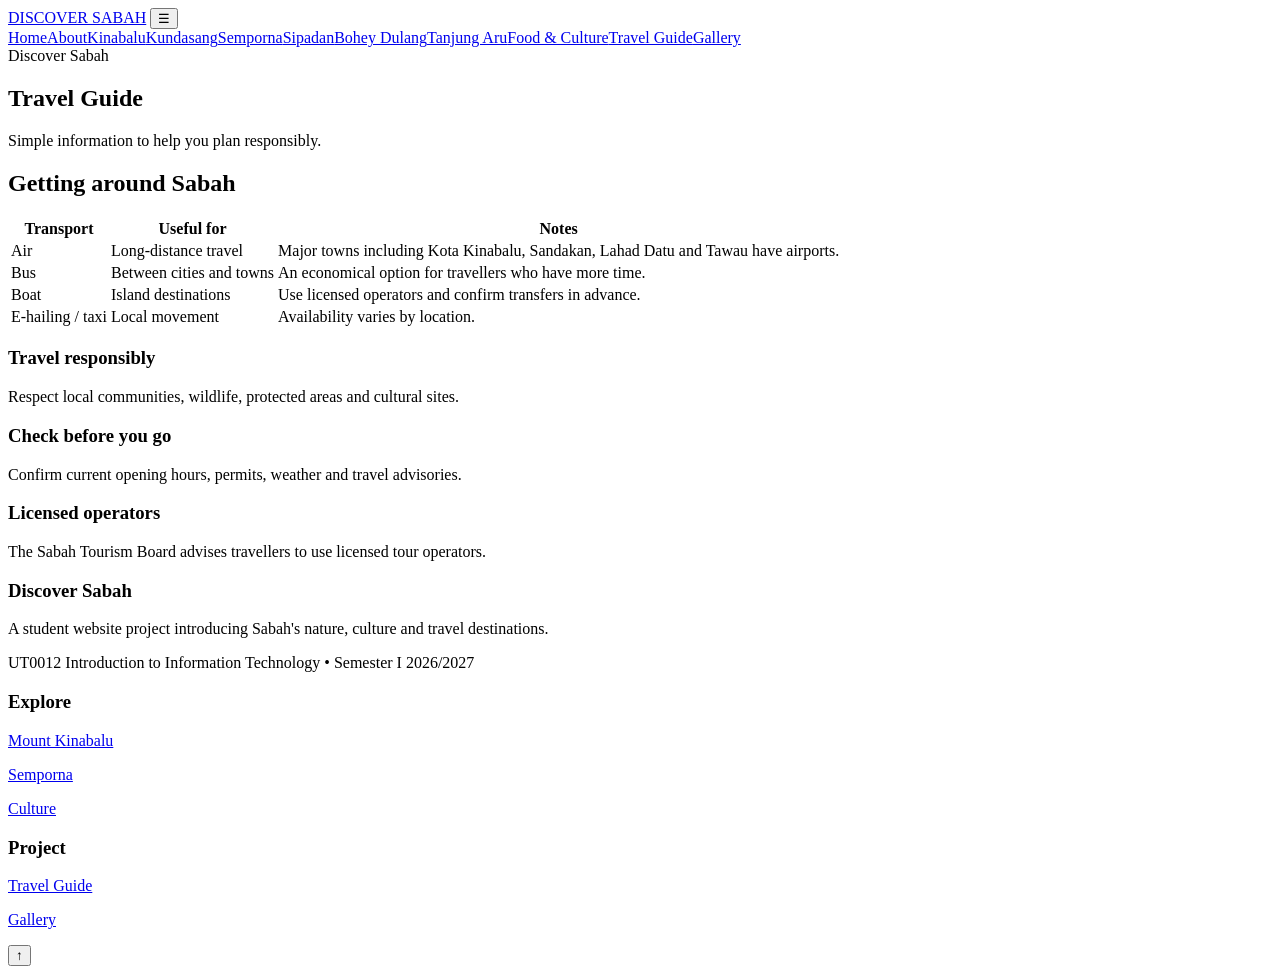
==== travel-guide.html @ 05771ac8 "Upload Discover Sabah website" ====
<!doctype html>
<html lang="en"><head><meta charset="utf-8"><meta name="viewport" content="width=device-width,initial-scale=1">
<title>Sabah Travel Guide</title><meta name="description" content="Simple information to help you plan responsibly.">
<link rel="stylesheet" href="css/style.css"></head><body>
<header class="nav"><div class="container nav-inner"><a class="logo" href="index.html">DISCOVER <span>SABAH</span></a>
<button class="menu-btn" aria-label="Open menu">☰</button><nav class="nav-links"><a href="index.html">Home</a><a href="about.html">About</a><a href="kinabalu.html">Kinabalu</a><a href="kundasang.html">Kundasang</a><a href="semporna.html">Semporna</a><a href="sipadan.html">Sipadan</a><a href="bohey-dulang.html">Bohey Dulang</a><a href="tanjung-aru.html">Tanjung Aru</a><a href="culture.html">Food & Culture</a><a href="travel-guide.html">Travel Guide</a><a href="gallery.html">Gallery</a><a></a></nav></div></header>
<section class="page-hero" style="--bg:url('https://images.unsplash.com/photo-1500530855697-b586d89ba3ee?auto=format&fit=crop&w=1800&q=85')"><div class="container"><span class="eyebrow">Discover Sabah</span><h1>Travel Guide</h1><p class="lead">Simple information to help you plan responsibly.</p></div></section>

<section class="section"><div class="container"><h2>Getting around Sabah</h2><table><tr><th>Transport</th><th>Useful for</th><th>Notes</th></tr><tr><td>Air</td><td>Long-distance travel</td><td>Major towns including Kota Kinabalu, Sandakan, Lahad Datu and Tawau have airports.</td></tr><tr><td>Bus</td><td>Between cities and towns</td><td>An economical option for travellers who have more time.</td></tr><tr><td>Boat</td><td>Island destinations</td><td>Use licensed operators and confirm transfers in advance.</td></tr><tr><td>E-hailing / taxi</td><td>Local movement</td><td>Availability varies by location.</td></tr></table></div></section>
<section class="section alt"><div class="container grid"><div class="card"><div class="card-body"><h3>Travel responsibly</h3><p>Respect local communities, wildlife, protected areas and cultural sites.</p></div></div><div class="card"><div class="card-body"><h3>Check before you go</h3><p>Confirm current opening hours, permits, weather and travel advisories.</p></div></div><div class="card"><div class="card-body"><h3>Licensed operators</h3><p>The Sabah Tourism Board advises travellers to use licensed tour operators.</p></div></div></div></section>

<footer class="footer"><div class="container footer-grid"><div><h3>Discover Sabah</h3><p>A student website project introducing Sabah's nature, culture and travel destinations.</p><p class="small">UT0012 Introduction to Information Technology • Semester I 2026/2027</p></div><div><h3>Explore</h3><p><a href="kinabalu.html">Mount Kinabalu</a></p><p><a href="semporna.html">Semporna</a></p><p><a href="culture.html">Culture</a></p></div><div><h3>Project</h3><p><a href="travel-guide.html">Travel Guide</a></p><p><a href="gallery.html">Gallery</a></p><p><a></a></p></div></div></footer>
<button class="backtop" aria-label="Back to top">↑</button><script src="js/script.js"></script></body></html>
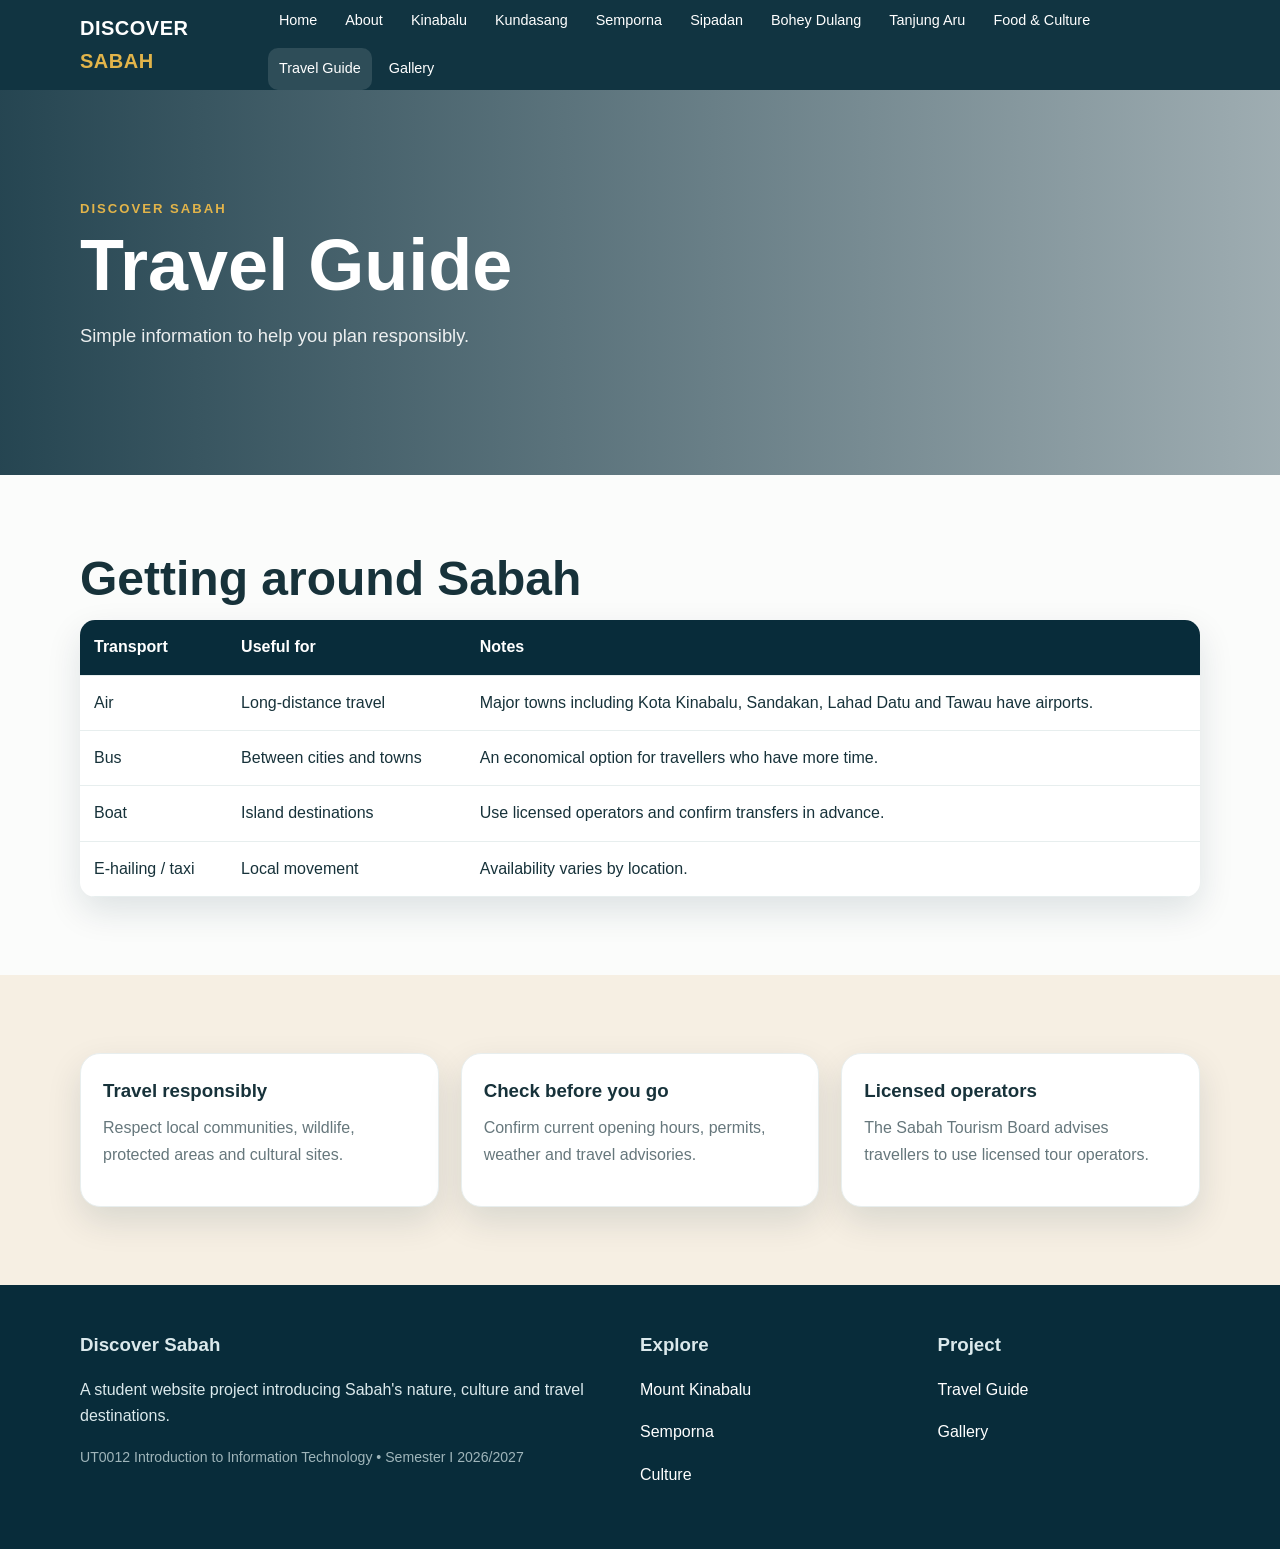
==== commit b7215930: "Update travel-guide.html" ====
--- a/travel-guide.html
+++ b/travel-guide.html
@@ -4,10 +4,10 @@
 <link rel="stylesheet" href="css/style.css"></head><body>
 <header class="nav"><div class="container nav-inner"><a class="logo" href="index.html">DISCOVER <span>SABAH</span></a>
 <button class="menu-btn" aria-label="Open menu">☰</button><nav class="nav-links"><a href="index.html">Home</a><a href="about.html">About</a><a href="kinabalu.html">Kinabalu</a><a href="kundasang.html">Kundasang</a><a href="semporna.html">Semporna</a><a href="sipadan.html">Sipadan</a><a href="bohey-dulang.html">Bohey Dulang</a><a href="tanjung-aru.html">Tanjung Aru</a><a href="culture.html">Food & Culture</a><a href="travel-guide.html">Travel Guide</a><a href="gallery.html">Gallery</a><a></a></nav></div></header>
-<section class="page-hero" style="--bg:url('https://images.unsplash.com/photo-1500530855697-b586d89ba3ee?auto=format&fit=crop&w=1800&q=85')"><div class="container"><span class="eyebrow">Discover Sabah</span><h1>Travel Guide</h1><p class="lead">Simple information to help you plan responsibly.</p></div></section>
+<section class="page-hero" style="--bg:url('https://www.amazingborneo.com/img/home/popular-tours-sabah.jpg')"><div class="container"><span class="eyebrow">Discover Sabah</span><h1>Travel Guide</h1><p class="lead">Simple information to help you plan responsibly.</p></div></section>
 
 <section class="section"><div class="container"><h2>Getting around Sabah</h2><table><tr><th>Transport</th><th>Useful for</th><th>Notes</th></tr><tr><td>Air</td><td>Long-distance travel</td><td>Major towns including Kota Kinabalu, Sandakan, Lahad Datu and Tawau have airports.</td></tr><tr><td>Bus</td><td>Between cities and towns</td><td>An economical option for travellers who have more time.</td></tr><tr><td>Boat</td><td>Island destinations</td><td>Use licensed operators and confirm transfers in advance.</td></tr><tr><td>E-hailing / taxi</td><td>Local movement</td><td>Availability varies by location.</td></tr></table></div></section>
 <section class="section alt"><div class="container grid"><div class="card"><div class="card-body"><h3>Travel responsibly</h3><p>Respect local communities, wildlife, protected areas and cultural sites.</p></div></div><div class="card"><div class="card-body"><h3>Check before you go</h3><p>Confirm current opening hours, permits, weather and travel advisories.</p></div></div><div class="card"><div class="card-body"><h3>Licensed operators</h3><p>The Sabah Tourism Board advises travellers to use licensed tour operators.</p></div></div></div></section>
 
 <footer class="footer"><div class="container footer-grid"><div><h3>Discover Sabah</h3><p>A student website project introducing Sabah's nature, culture and travel destinations.</p><p class="small">UT0012 Introduction to Information Technology • Semester I 2026/2027</p></div><div><h3>Explore</h3><p><a href="kinabalu.html">Mount Kinabalu</a></p><p><a href="semporna.html">Semporna</a></p><p><a href="culture.html">Culture</a></p></div><div><h3>Project</h3><p><a href="travel-guide.html">Travel Guide</a></p><p><a href="gallery.html">Gallery</a></p><p><a></a></p></div></div></footer>
-<button class="backtop" aria-label="Back to top">↑</button><script src="js/script.js"></script></body></html>+<button class="backtop" aria-label="Back to top">↑</button><script src="js/script.js"></script></body></html>
--- a/css/style.css
+++ b/css/style.css
@@ -0,0 +1,55 @@
+
+:root{
+  --navy:#082c3a; --teal:#0b6e69; --mint:#dff3ee; --sand:#f6efe3;
+  --gold:#e2b44a; --ink:#17323a; --white:#fff; --muted:#66777c;
+  --shadow:0 14px 35px rgba(8,44,58,.12); --radius:20px;
+}
+*{box-sizing:border-box} html{scroll-behavior:smooth}
+body{margin:0;font-family:Inter,Segoe UI,Arial,sans-serif;color:var(--ink);background:#fbfcfb;line-height:1.65}
+a{color:inherit;text-decoration:none} img{max-width:100%;display:block}
+.container{width:min(1120px,92%);margin:auto}
+.nav{position:sticky;top:0;z-index:20;background:rgba(8,44,58,.96);backdrop-filter:blur(12px);color:#fff}
+.nav-inner{min-height:72px;display:flex;align-items:center;justify-content:space-between;gap:20px}
+.logo{font-size:1.25rem;font-weight:800;letter-spacing:.5px}
+.logo span{color:var(--gold)}
+.nav-links{display:flex;gap:6px;align-items:center;flex-wrap:wrap}
+.nav-links a{padding:9px 11px;border-radius:10px;font-size:.9rem}
+.nav-links a:hover,.nav-links a.active{background:rgba(255,255,255,.12)}
+.menu-btn{display:none;background:none;border:0;color:#fff;font-size:1.7rem}
+.hero{min-height:78vh;display:grid;place-items:center;color:#fff;background:
+linear-gradient(90deg,rgba(4,25,34,.82),rgba(4,25,34,.35)),
+url('https://images.unsplash.com/photo-1537996194471-e657df975ab4?auto=format&fit=crop&w=1800&q=85') center/cover}
+.hero-content{max-width:760px;padding:80px 0}
+.eyebrow{color:var(--gold);font-weight:800;text-transform:uppercase;letter-spacing:2px;font-size:.82rem}
+h1{font-size:clamp(2.7rem,7vw,5.6rem);line-height:1.02;margin:14px 0}
+h2{font-size:clamp(2rem,4vw,3rem);line-height:1.1;margin:0 0 15px}
+h3{margin:0 0 8px}.lead{font-size:1.15rem;max-width:700px;color:rgba(255,255,255,.9)}
+.btn{display:inline-block;padding:13px 20px;border-radius:999px;font-weight:800;margin:8px 8px 0 0;background:var(--gold);color:var(--navy);transition:.2s}
+.btn:hover{transform:translateY(-2px);box-shadow:0 8px 20px rgba(0,0,0,.15)}
+.btn.alt{background:transparent;color:#fff;border:1px solid rgba(255,255,255,.5)}
+.section{padding:78px 0}.section.alt{background:var(--sand)}
+.section-head{max-width:700px;margin-bottom:30px}.section-head p{color:var(--muted)}
+.grid{display:grid;grid-template-columns:repeat(3,1fr);gap:22px}
+.grid-2{display:grid;grid-template-columns:repeat(2,1fr);gap:28px}
+.card{background:#fff;border-radius:var(--radius);overflow:hidden;box-shadow:var(--shadow);border:1px solid #e8eeee}
+.card img{height:220px;width:100%;object-fit:cover}.card-body{padding:22px}
+.card p{color:var(--muted);margin:7px 0 16px}
+.badge{display:inline-block;background:var(--mint);color:var(--teal);padding:5px 10px;border-radius:999px;font-size:.78rem;font-weight:800}
+.split{display:grid;grid-template-columns:1fr 1fr;gap:45px;align-items:center}
+.split img{border-radius:var(--radius);box-shadow:var(--shadow);width:100%;height:430px;object-fit:cover}
+.fact{padding:20px;background:var(--mint);border-left:4px solid var(--teal);border-radius:12px;margin:16px 0}
+.list{padding-left:20px}.list li{margin:8px 0}
+.page-hero{padding:105px 0;color:#fff;background:linear-gradient(90deg,rgba(8,44,58,.88),rgba(8,44,58,.38)),var(--bg) center/cover}
+.page-hero h1{font-size:clamp(2.5rem,6vw,4.5rem);margin:8px 0}
+.gallery{columns:3 260px;column-gap:18px}.gallery img{width:100%;margin:0 0 18px;border-radius:15px;break-inside:avoid}
+table{width:100%;border-collapse:collapse;background:#fff;border-radius:15px;overflow:hidden;box-shadow:var(--shadow)}
+th,td{text-align:left;padding:14px;border-bottom:1px solid #e7eeee}th{background:var(--navy);color:#fff}
+.footer{background:var(--navy);color:#dbe9ec;padding:45px 0}.footer-grid{display:grid;grid-template-columns:2fr 1fr 1fr;gap:35px}
+.footer a{color:#fff}.small{font-size:.88rem;color:#9fb5ba}
+.notice{padding:18px;border-radius:15px;background:#fff8df;border:1px solid #f1d98d}
+.center{text-align:center}.backtop{position:fixed;right:20px;bottom:20px;background:var(--navy);color:#fff;border:0;border-radius:50%;width:45px;height:45px;display:none}
+@media(max-width:800px){
+ .nav-links{display:none;position:absolute;top:72px;left:0;right:0;background:var(--navy);padding:15px;flex-direction:column;align-items:stretch}
+ .nav-links.open{display:flex}.menu-btn{display:block}.grid,.grid-2,.split,.footer-grid{grid-template-columns:1fr}
+ .hero{min-height:70vh}.section{padding:55px 0}.split img{height:300px}
+}
